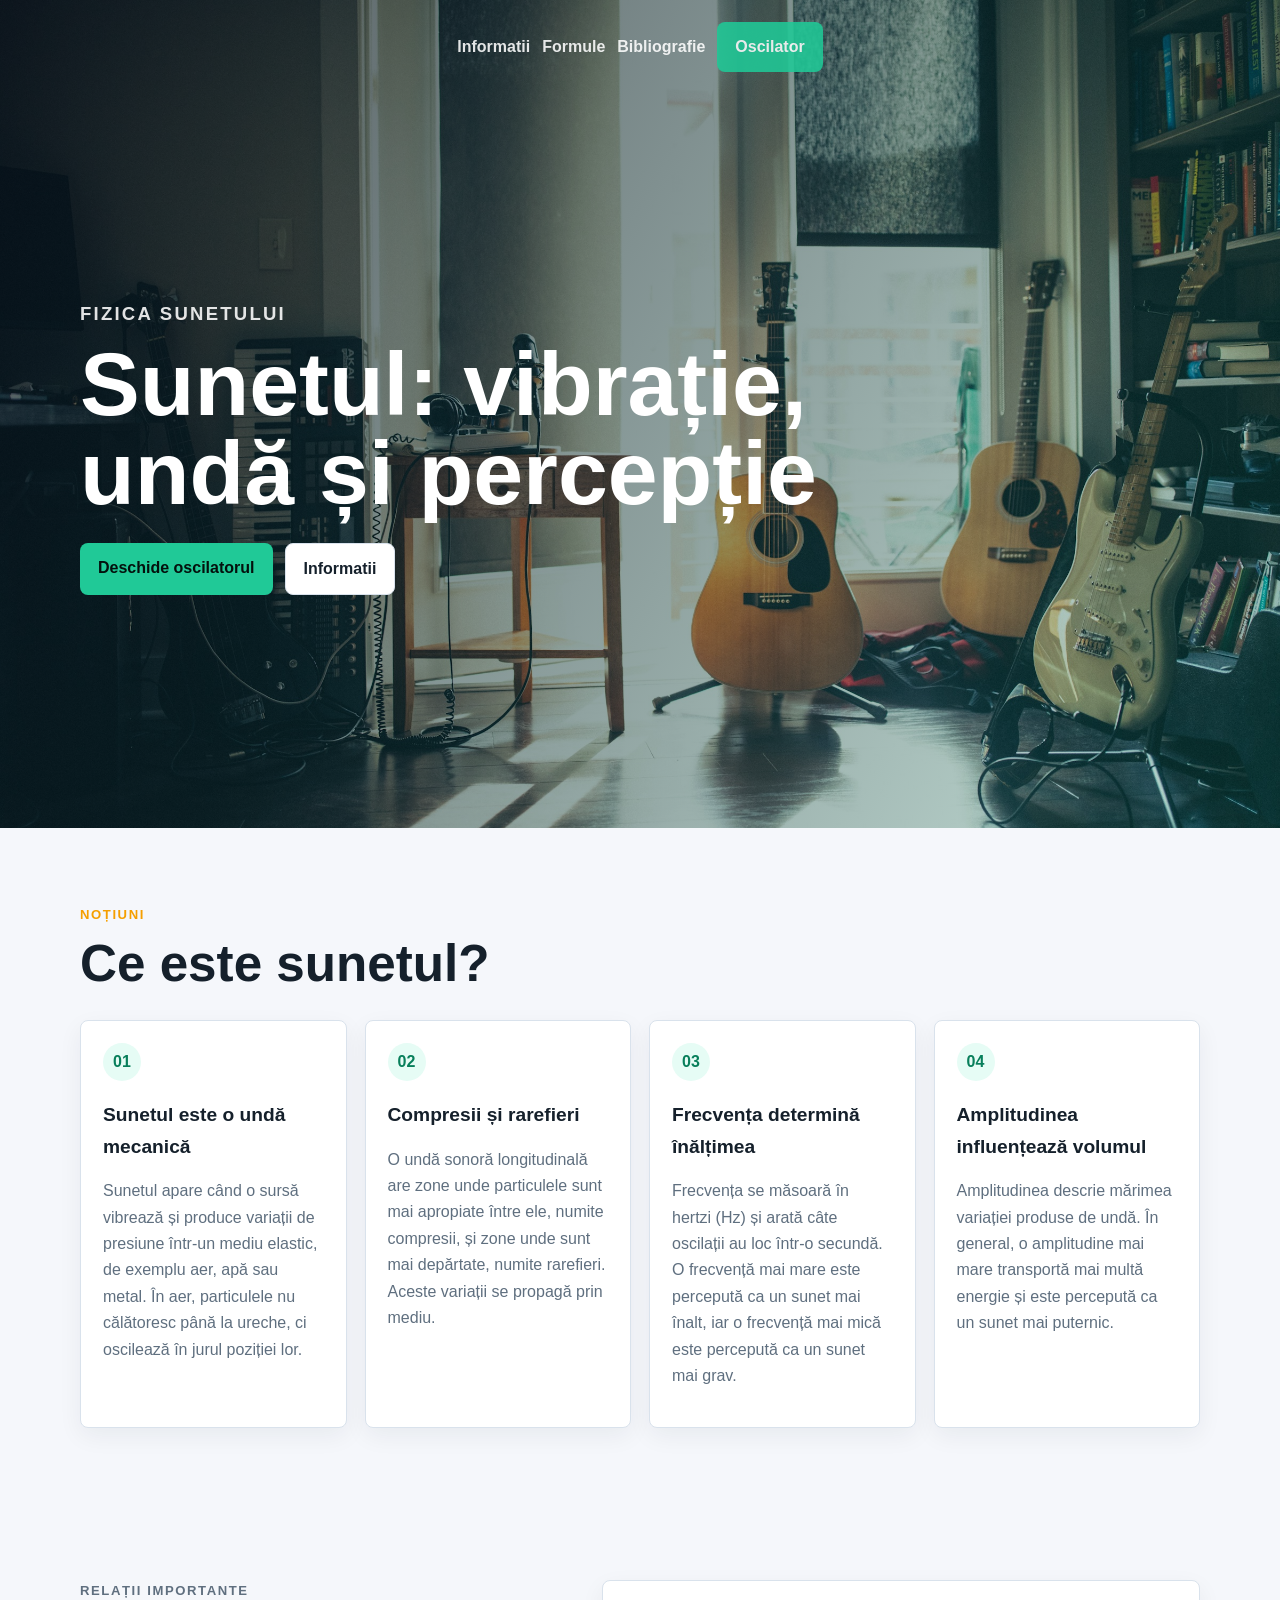
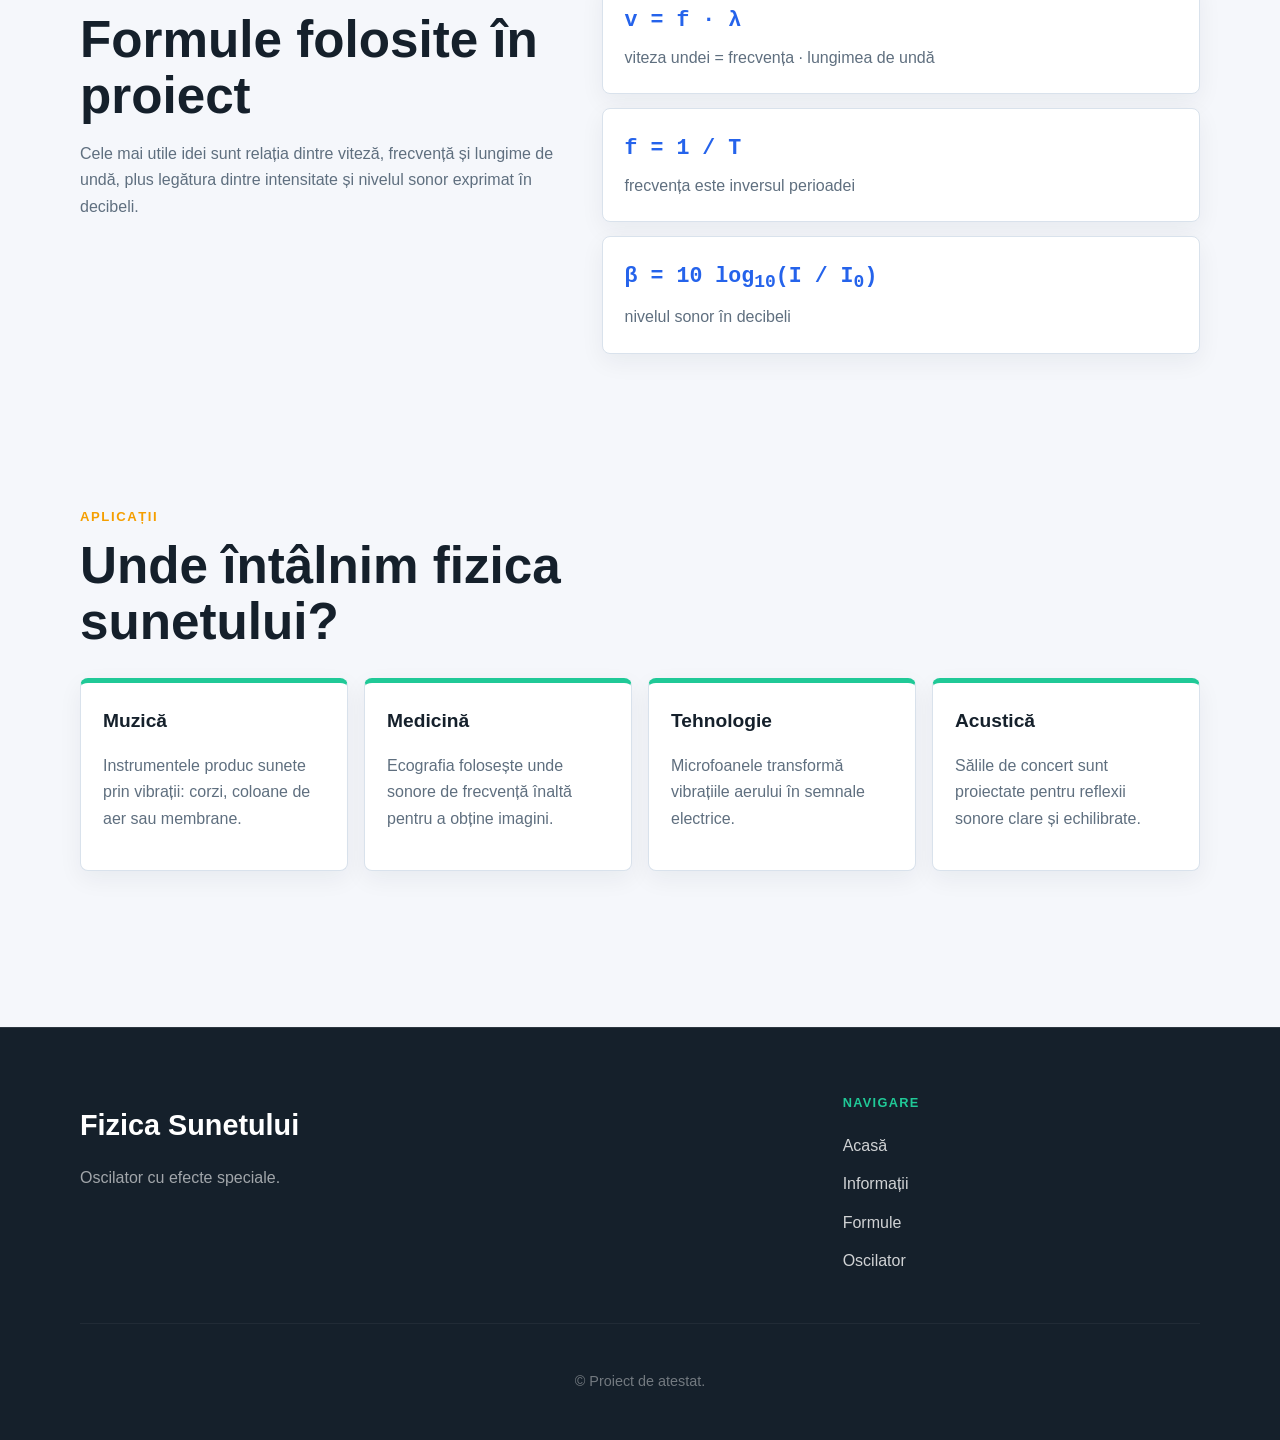
==== atestat/index.html @ 6bed21e2 "Add files via upload" ====
<!DOCTYPE html>
<html lang="ro">
<head>
    <meta charset="UTF-8">
    <meta name="viewport" content="width=device-width, initial-scale=1.0">
    <link rel="stylesheet" href="style.css">
    <title>Fizica sunetului</title>
</head>
<body>
    <header class="hero">
        <nav class="nav">
            <div class="nav-links">
                <a href="#teorie">Informatii</a>
                <a href="#formule">Formule</a>
                <a href="#bibliografie">Bibliografie</a>
                <a class="button-link" href="oscilator.html">Oscilator</a>
            </div>
        </nav>

        <section class="hero-content">
            <p class="eyebrow">Fizica sunetului</p>
            <h1>Sunetul: vibrație, undă și percepție</h1>
            <div class="hero-actions">
                <a class="primary-button" href="oscilator.html">Deschide oscilatorul</a>
                <a class="secondary-button" href="#teorie">Informatii</a>
            </div>
        </section>
    </header>

    <main>
        <section id="teorie" class="section">
            <div class="section-heading">
                <p class="eyebrow">Noțiuni</p>
                <h2>Ce este sunetul?</h2>
            </div>

            <div class="info-grid">
                <article class="card">
                    <span class="number">01</span>
                    <h3>Sunetul este o undă mecanică</h3>
                    <p>
                        Sunetul apare când o sursă vibrează și produce variații de presiune
                        într-un mediu elastic, de exemplu aer, apă sau metal. În aer, particulele
                        nu călătoresc până la ureche, ci oscilează în jurul poziției lor.
                    </p>
                </article>

                <article class="card">
                    <span class="number">02</span>
                    <h3>Compresii și rarefieri</h3>
                    <p>
                        O undă sonoră longitudinală are zone unde particulele sunt mai apropiate
                        între ele, numite compresii, și zone unde sunt mai depărtate, numite
                        rarefieri. Aceste variații se propagă prin mediu.
                    </p>
                </article>

                <article class="card">
                    <span class="number">03</span>
                    <h3>Frecvența determină înălțimea</h3>
                    <p>
                        Frecvența se măsoară în hertzi (Hz) și arată câte oscilații au loc într-o
                        secundă. O frecvență mai mare este percepută ca un sunet mai înalt, iar o
                        frecvență mai mică este percepută ca un sunet mai grav.
                    </p>
                </article>

                <article class="card">
                    <span class="number">04</span>
                    <h3>Amplitudinea influențează volumul</h3>
                    <p>
                        Amplitudinea descrie mărimea variației produse de undă. În general, o
                        amplitudine mai mare transportă mai multă energie și este percepută ca un
                        sunet mai puternic.
                    </p>
                </article>
            </div>
        </section>

        <section id="formule" class="section split-section">
            <div>
                <p class="eyebrow">Relații importante</p>
                <h2>Formule folosite în proiect</h2>
                <p>
                    Cele mai utile idei sunt relația dintre viteză,
                    frecvență și lungime de undă, plus legătura dintre intensitate și nivelul
                    sonor exprimat în decibeli.
                </p>
            </div>

            <div class="formula-list">
                <div class="formula-card">
                    <strong>v = f · λ</strong>
                    <span>viteza undei = frecvența · lungimea de undă</span>
                </div>
                <div class="formula-card">
                    <strong>f = 1 / T</strong>
                    <span>frecvența este inversul perioadei</span>
                </div>
                <div class="formula-card">
                    <strong>β = 10 log<sub>10</sub>(I / I<sub>0</sub>)</strong>
                    <span>nivelul sonor în decibeli</span>
                </div>
            </div>
        </section>

        <section class="section">
            <div class="section-heading">
                <p class="eyebrow">Aplicații</p>
                <h2>Unde întâlnim fizica sunetului?</h2>
            </div>

            <div class="timeline">
                <div class="timeline-item">
                    <h3>Muzică</h3>
                    <p>Instrumentele produc sunete prin vibrații: corzi, coloane de aer sau membrane.</p>
                </div>
                <div class="timeline-item">
                    <h3>Medicină</h3>
                    <p>Ecografia folosește unde sonore de frecvență înaltă pentru a obține imagini.</p>
                </div>
                <div class="timeline-item">
                    <h3>Tehnologie</h3>
                    <p>Microfoanele transformă vibrațiile aerului în semnale electrice.</p>
                </div>
                <div class="timeline-item">
                    <h3>Acustică</h3>
                    <p>Sălile de concert sunt proiectate pentru reflexii sonore clare și echilibrate.</p>
                </div>
            </div>
        </section>
    </main>
    <footer class="main-footer">
        <div class="footer-container">
            <div class="footer-info">
                <h3>Fizica Sunetului</h3>
                <p>Oscilator cu efecte speciale.</p>
            </div>
            
            <div class="footer-nav">
                <strong>Navigare</strong>
                <a href="#">Acasă</a>
                <a href="#teorie">Informații</a>
                <a href="#formule">Formule</a>
                <a href="oscilator.html">Oscilator</a>
            </div>
        </div>
        <div class="footer-bottom">
            <p>&copy; Proiect de atestat.</p>
        </div>
    </footer>
</body>
</html>
---- atestat/style.css ----
:root {
  --bg: #f5f7fb;
  --ink: #15202b;
  --muted: #5f6f7f;
  --panel: #ffffff;
  --line: #d9e2ec;
  --green: #20c997;
  --green-dark: #087f5b;
  --blue: #2563eb;
  --orange: #f59f00;
  --shadow: 0 20px 50px rgba(21, 32, 43, 0.12);
}

* {
  box-sizing: border-box;
}

html {
  scroll-behavior: smooth;
}

body {
  margin: 0;
  font-family: "Segoe UI", Arial, sans-serif;
  color: var(--ink);
  background: var(--bg);
  line-height: 1.65;
}

a {
  color: inherit;
}

.hero {
  min-height: 92vh;
  color: #ffffff;
  background:
    linear-gradient(120deg, rgba(7, 16, 25, 0.72), rgba(8, 127, 91, 0.24)),
    url("assets/hero-sound.jpg");
  background-position: center;
  background-size: cover;
  display: flex;
  flex-direction: column;
}

.page-header {
  background: #071019;
  color: #ffffff;
}

.nav {
  width: min(1120px, calc(100% - 32px));
  margin: 0 auto;
  padding: 22px 0;
  display: flex;
  align-items: center;
  justify-content: space-between;
  gap: 18px;
}

.nav-links {
  display: flex;
  align-items: center;
  gap: 12px;
  flex-wrap: wrap;
  margin-inline: auto;
}

.nav-links a {
  text-decoration: none;
  font-weight: 700;
  color: inherit;
  opacity: 0.88;
}

.nav-links a:hover {
  opacity: 1;
}

.button-link,
.primary-button,
.secondary-button {
  border: 0;
  border-radius: 8px;
  padding: 12px 18px;
  font: inherit;
  font-weight: 800;
  text-decoration: none;
  cursor: pointer;
}

.button-link,
.primary-button {
  background: var(--green);
  color: #04110d;
}

.secondary-button {
  background: #ffffff;
  color: var(--ink);
  border: 1px solid var(--line);
}

.hero-content {
  width: min(1120px, calc(100% - 32px));
  margin: auto;
  padding: 64px 0 92px;
}

.hero-content h1,
.oscillator-panel h1 {
  max-width: 850px;
  margin: 0;
  font-size: clamp(2.6rem, 7vw, 5.7rem);
  line-height: 1;
  letter-spacing: 0;
}

.hero-content p {
  max-width: 680px;
  font-size: 1.16rem;
  color: rgba(255, 255, 255, 0.88);
}

.hero-actions,
.actions {
  display: flex;
  gap: 12px;
  flex-wrap: wrap;
  margin-top: 24px;
}

.eyebrow {
  margin: 0 0 10px;
  color: var(--orange);
  font-size: 0.82rem;
  font-weight: 900;
  letter-spacing: 0.12em;
  text-transform: uppercase;
}

.section,
.oscillator-page {
  width: min(1120px, calc(100% - 32px));
  margin: 0 auto;
}

.section {
  padding: 76px 0;
}

.section-heading {
  max-width: 700px;
  margin-bottom: 28px;
}

h2 {
  margin: 0;
  font-size: clamp(2rem, 4vw, 3.2rem);
  line-height: 1.1;
}

h3 {
  margin: 0 0 10px;
  font-size: 1.2rem;
}

.info-grid {
  display: grid;
  grid-template-columns: repeat(4, 1fr);
  gap: 18px;
}

.two-columns {
  grid-template-columns: repeat(2, 1fr);
}

.card,
.oscillator-panel,
.formula-card,
.timeline-item {
  background: var(--panel);
  border: 1px solid var(--line);
  border-radius: 8px;
  box-shadow: 0 8px 24px rgba(21, 32, 43, 0.06);
}

.card {
  padding: 22px;
}

.card p,
.timeline-item p,
.bibliography li,
.split-section p,
.panel-copy p {
  color: var(--muted);
}

.number {
  display: inline-flex;
  width: 38px;
  height: 38px;
  margin-bottom: 18px;
  align-items: center;
  justify-content: center;
  border-radius: 50%;
  background: #e6fcf5;
  color: var(--green-dark);
  font-weight: 900;
}

.split-section {
  display: grid;
  grid-template-columns: 0.9fr 1.1fr;
  gap: 32px;
  align-items: start;
}

.formula-list {
  display: grid;
  gap: 14px;
}

.formula-card {
  padding: 22px;
  display: grid;
  gap: 6px;
}

.formula-card strong {
  color: var(--blue);
  font-size: 1.35rem;
  font-family: Consolas, "Courier New", monospace;
}

.formula-card span {
  color: var(--muted);
}

.timeline {
  display: grid;
  grid-template-columns: repeat(4, 1fr);
  gap: 16px;
}

.timeline-item {
  padding: 22px;
  border-top: 5px solid var(--green);
}

.bibliography {
  padding-top: 50px;
}

.bibliography ul {
  margin: 0;
  padding-left: 22px;
}

.bibliography li {
  margin-bottom: 12px;
}

.oscillator-page {
  padding: 46px 0 76px;
}

.oscillator-panel {
  position: relative;
  overflow: hidden;
  padding: 28px;
  color: #f7fbff;
  background:
    linear-gradient(135deg, rgba(7, 16, 25, 0.98), rgba(10, 42, 55, 0.96)),
    #071019;
  border-color: rgba(32, 201, 151, 0.28);
  box-shadow: var(--shadow);
}

.oscillator-panel::before {
  content: "";
  position: absolute;
  inset: 0;
  pointer-events: none;
  background:
    linear-gradient(rgba(255, 255, 255, 0.035) 1px, transparent 1px),
    linear-gradient(90deg, rgba(255, 255, 255, 0.035) 1px, transparent 1px);
  background-size: 34px 34px;
  mask-image: linear-gradient(to bottom, rgba(0, 0, 0, 0.7), transparent 80%);
}

.oscillator-panel > * {
  position: relative;
  z-index: 1;
}

.panel-copy {
  max-width: 760px;
}

.panel-copy p {
  color: rgba(247, 251, 255, 0.72);
}

.lab-topline {
  display: flex;
  align-items: flex-end;
  justify-content: space-between;
  gap: 18px;
  margin-bottom: 18px;
}

.status-pill {
  min-width: 132px;
  border: 1px solid rgba(32, 201, 151, 0.45);
  border-radius: 8px;
  padding: 10px 14px;
  color: var(--green);
  background: rgba(32, 201, 151, 0.08);
  font-weight: 900;
  text-align: center;
}

.visualizer {
  margin: 26px 0;
  border-radius: 8px;
  overflow: hidden;
  border: 1px solid rgba(32, 201, 151, 0.35);
  background: #071019;
  box-shadow:
    inset 0 0 34px rgba(32, 201, 151, 0.12),
    0 20px 42px rgba(0, 0, 0, 0.28);
}

canvas {
  width: 100%;
  min-height: 300px;
  display: block;
}

.readouts {
  display: grid;
  grid-template-columns: repeat(3, 1fr);
  gap: 12px;
  margin-bottom: 18px;
}

.readout {
  border: 1px solid rgba(255, 255, 255, 0.12);
  border-radius: 8px;
  padding: 14px;
  background: rgba(255, 255, 255, 0.06);
}

.readout span {
  display: block;
  color: rgba(247, 251, 255, 0.58);
  font-size: 0.78rem;
  font-weight: 800;
  text-transform: uppercase;
}

.readout strong {
  color: #ffffff;
  font-size: 1.2rem;
}

.controls {
  display: grid;
  grid-template-columns: repeat(3, 1fr);
  gap: 18px;
}

.control {
  display: grid;
  gap: 10px;
  font-weight: 800;
  padding: 16px;
  border: 1px solid rgba(255, 255, 255, 0.12);
  border-radius: 8px;
  background: rgba(255, 255, 255, 0.06);
}

.control span {
  display: flex;
  justify-content: space-between;
  gap: 12px;
}

input[type="range"] {
  width: 100%;
  accent-color: var(--green);
}

.oscillator-panel input[type="range"] {
  min-height: 36px;
}

select {
  width: 100%;
  min-height: 42px;
  border: 1px solid var(--line);
  border-radius: 8px;
  padding: 0 12px;
  font: inherit;
  background: #ffffff;
}

.oscillator-panel select {
  color: #ffffff;
  background: rgba(7, 16, 25, 0.9);
  border-color: rgba(255, 255, 255, 0.16);
}

.oscillator-panel .secondary-button {
  color: #ffffff;
  background: rgba(255, 255, 255, 0.08);
  border-color: rgba(255, 255, 255, 0.16);
}

.oscillator-panel .primary-button:hover,
.oscillator-panel .secondary-button:hover {
  transform: translateY(-1px);
}

.meter-panel,
.effects-panel,
.piano-panel {
  margin-top: 18px;
}

.meter-panel {
  border: 1px solid rgba(255, 255, 255, 0.12);
  border-radius: 8px;
  padding: 16px;
  background: rgba(255, 255, 255, 0.06);
}

.meter-header {
  display: flex;
  justify-content: space-between;
  gap: 12px;
  margin-bottom: 10px;
  font-weight: 900;
}

.meter-header span {
  color: rgba(247, 251, 255, 0.72);
}

.volume-meter {
  position: relative;
  height: 36px;
  overflow: hidden;
  border-radius: 8px;
  background:
    linear-gradient(90deg, rgba(32, 201, 151, 0.18) 0 55%, rgba(245, 159, 0, 0.22) 55% 80%, rgba(250, 82, 82, 0.24) 80% 100%);
  border: 1px solid rgba(255, 255, 255, 0.12);
}

.meter-fill {
  height: 100%;
  width: 20%;
  transition: width 0.18s ease, background 0.18s ease;
}

.safe-level {
  background: linear-gradient(90deg, #20c997, #63e6be);
}

.warning-level {
  background: linear-gradient(90deg, #20c997, #f59f00);
}

.danger-level {
  background: linear-gradient(90deg, #20c997, #f59f00, #ff3b30);
  box-shadow: 0 0 22px rgba(255, 59, 48, 0.5);
}

.meter-zone {
  position: absolute;
  top: 50%;
  transform: translateY(-50%);
  color: rgba(255, 255, 255, 0.76);
  font-size: 0.72rem;
  font-weight: 900;
  text-transform: uppercase;
  pointer-events: none;
}

.meter-zone.safe {
  left: 14px;
}

.meter-zone.warning {
  left: 59%;
}

.meter-zone.danger {
  right: 14px;
}

.effects-panel {
  display: flex;
  flex-wrap: wrap;
  gap: 12px;
}

.effect-button {
  min-width: 130px;
  border: 1px solid rgba(255, 255, 255, 0.16);
  border-radius: 8px;
  padding: 12px 16px;
  color: #ffffff;
  background: rgba(255, 255, 255, 0.08);
  font: inherit;
  font-weight: 900;
  cursor: pointer;
}

.effect-button.active {
  color: #06111d;
  background: var(--orange);
  border-color: var(--orange);
  box-shadow: 0 0 24px rgba(245, 159, 0, 0.28);
}

.piano-panel {
  display: grid;
  grid-template-columns: repeat(8, 1fr);
  gap: 8px;
}

.piano-key {
  min-height: 116px;
  border: 1px solid rgba(7, 16, 25, 0.28);
  border-radius: 0 0 8px 8px;
  padding: 12px 8px;
  color: #071019;
  background: linear-gradient(#ffffff, #dfe7ef);
  box-shadow: inset 0 -10px 18px rgba(7, 16, 25, 0.12);
  font: inherit;
  font-weight: 900;
  cursor: pointer;
  display: flex;
  flex-direction: column;
  align-items: center;
  justify-content: space-between;
}

.piano-key kbd {
  min-width: 32px;
  border-radius: 6px;
  padding: 4px 8px;
  color: #ffffff;
  background: #071019;
  font-family: Consolas, "Courier New", monospace;
}

.piano-key.active,
.piano-key:active {
  transform: translateY(3px);
  background: linear-gradient(#63e6be, #20c997);
  box-shadow: 0 0 26px rgba(32, 201, 151, 0.32);
}

.compact-section {
  padding-top: 34px;
}

@media (max-width: 900px) {
  .info-grid,
  .timeline,
  .controls,
  .readouts,
  .piano-panel,
  .split-section {
    grid-template-columns: 1fr 1fr;
  }
}

@media (max-width: 640px) {
  .hero {
    min-height: auto;
  }

  .nav {
    align-items: flex-start;
    flex-direction: column;
  }

  .hero-content {
    padding: 56px 0 70px;
  }

  .info-grid,
  .timeline,
  .controls,
  .readouts,
  .piano-panel,
  .split-section {
    grid-template-columns: 1fr;
  }

  .lab-topline {
    align-items: stretch;
    flex-direction: column;
  }

  .status-pill {
    text-align: left;
  }

  .oscillator-panel {
    padding: 18px;
  }
}

.card, 
.formula-card, 
.timeline-item {
  transition: transform 0.3s cubic-bezier(0.25, 0.46, 0.45, 0.94), 
              box-shadow 0.3s ease;
}

.card:hover, 
.formula-card:hover, 
.timeline-item:hover {
  transform: translateY(-8px) scale(1.02);
  box-shadow: 0 22px 45px rgba(21, 32, 43, 0.15);
  border-color: var(--green);
  z-index: 10;
}

.main-footer {
  background: var(--ink);
  color: #ffffff;
  padding: 64px 0 32px;
  margin-top: 80px;
  border-top: 1px solid rgba(255, 255, 255, 0.1);
}

.footer-container {
  width: min(1120px, calc(100% - 32px));
  margin: 0 auto;
  display: grid;
  grid-template-columns: 2fr 1fr;
  gap: 48px;
  padding-bottom: 48px;
}

.footer-info h3 {
  font-size: 1.8rem;
  margin: 10px 0;
}

.footer-info p {
  color: rgba(255, 255, 255, 0.6);
  max-width: 400px;
}

.footer-nav {
  display: flex;
  flex-direction: column;
  gap: 12px;
}

.footer-nav strong {
  color: var(--green);
  text-transform: uppercase;
  font-size: 0.8rem;
  letter-spacing: 0.1em;
  margin-bottom: 8px;
}

.footer-nav a {
  text-decoration: none;
  color: rgba(255, 255, 255, 0.8);
  transition: color 0.2s ease;
}

.footer-nav a:hover {
  color: var(--green);
}

.footer-bottom {
  width: min(1120px, calc(100% - 32px));
  margin: 0 auto;
  padding-top: 32px;
  border-top: 1px solid rgba(255, 255, 255, 0.05);
  text-align: center;
  font-size: 0.9rem;
  color: rgba(255, 255, 255, 0.4);
}
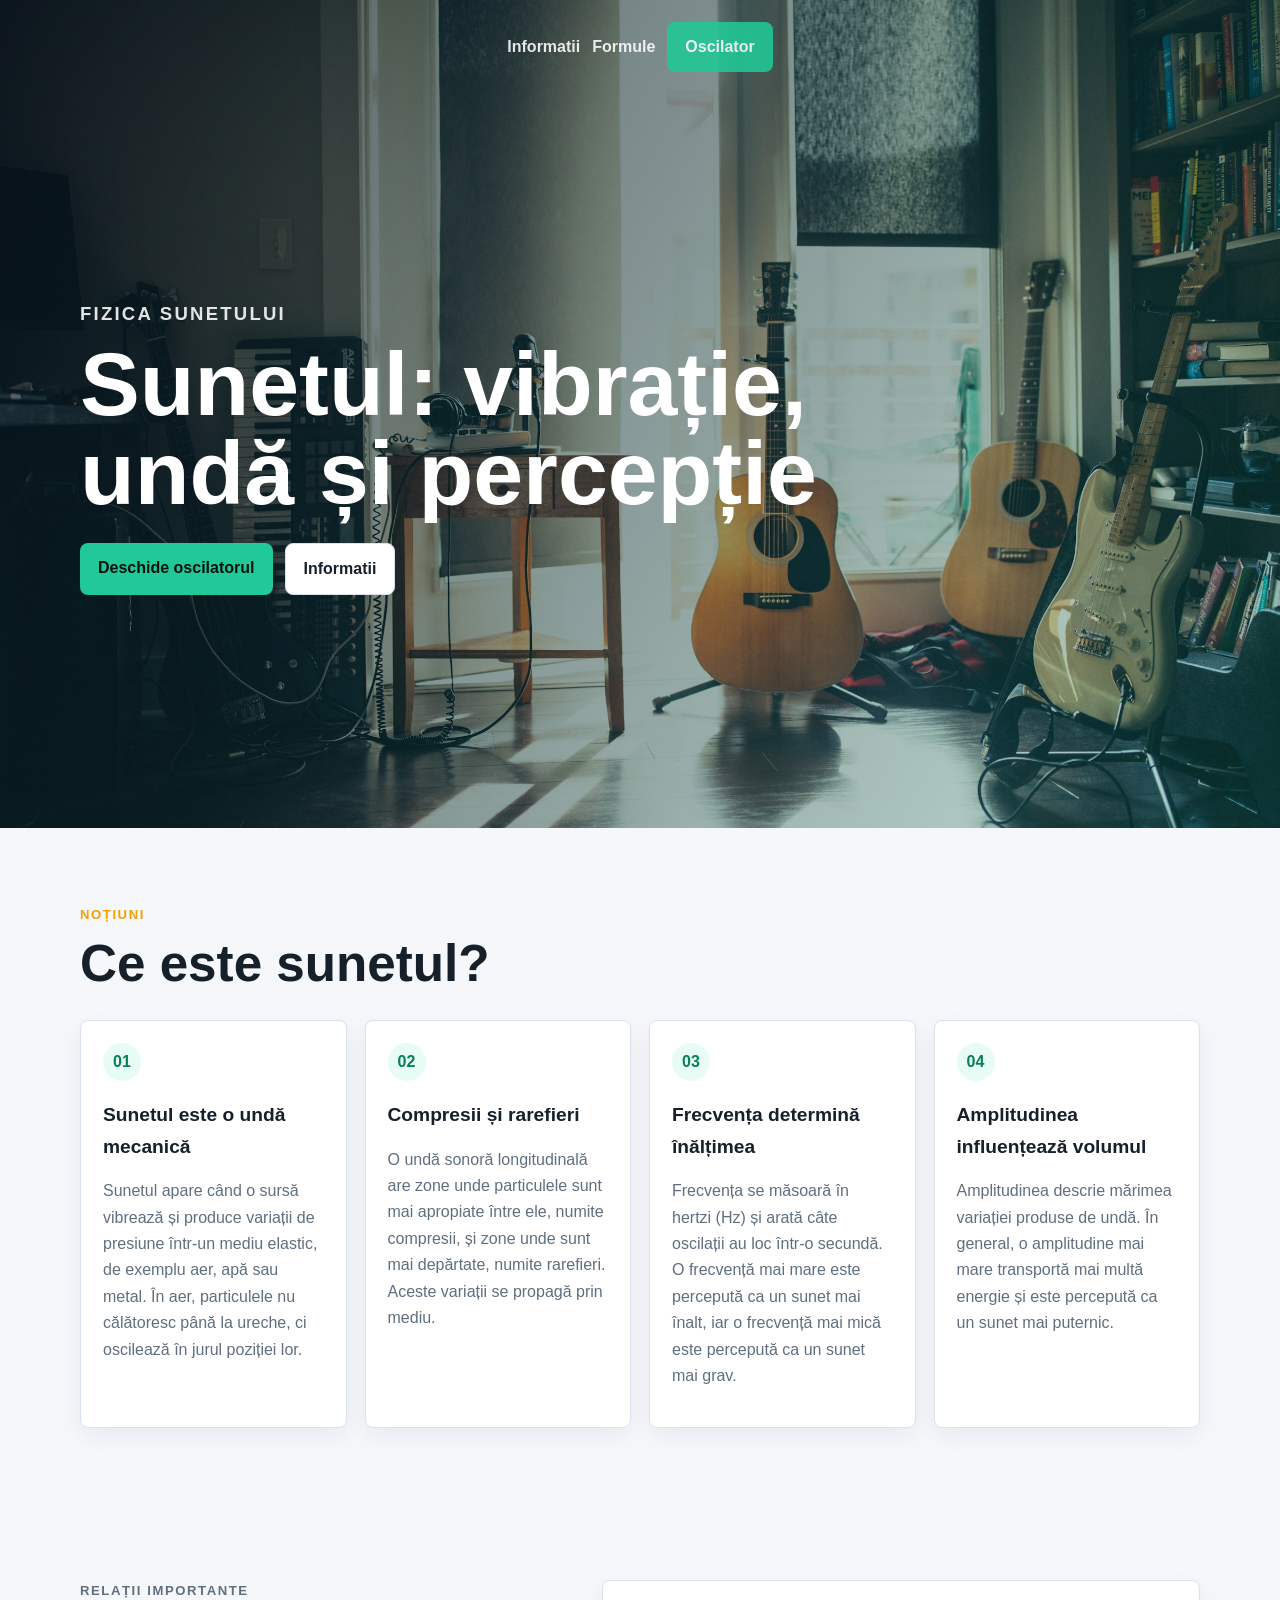
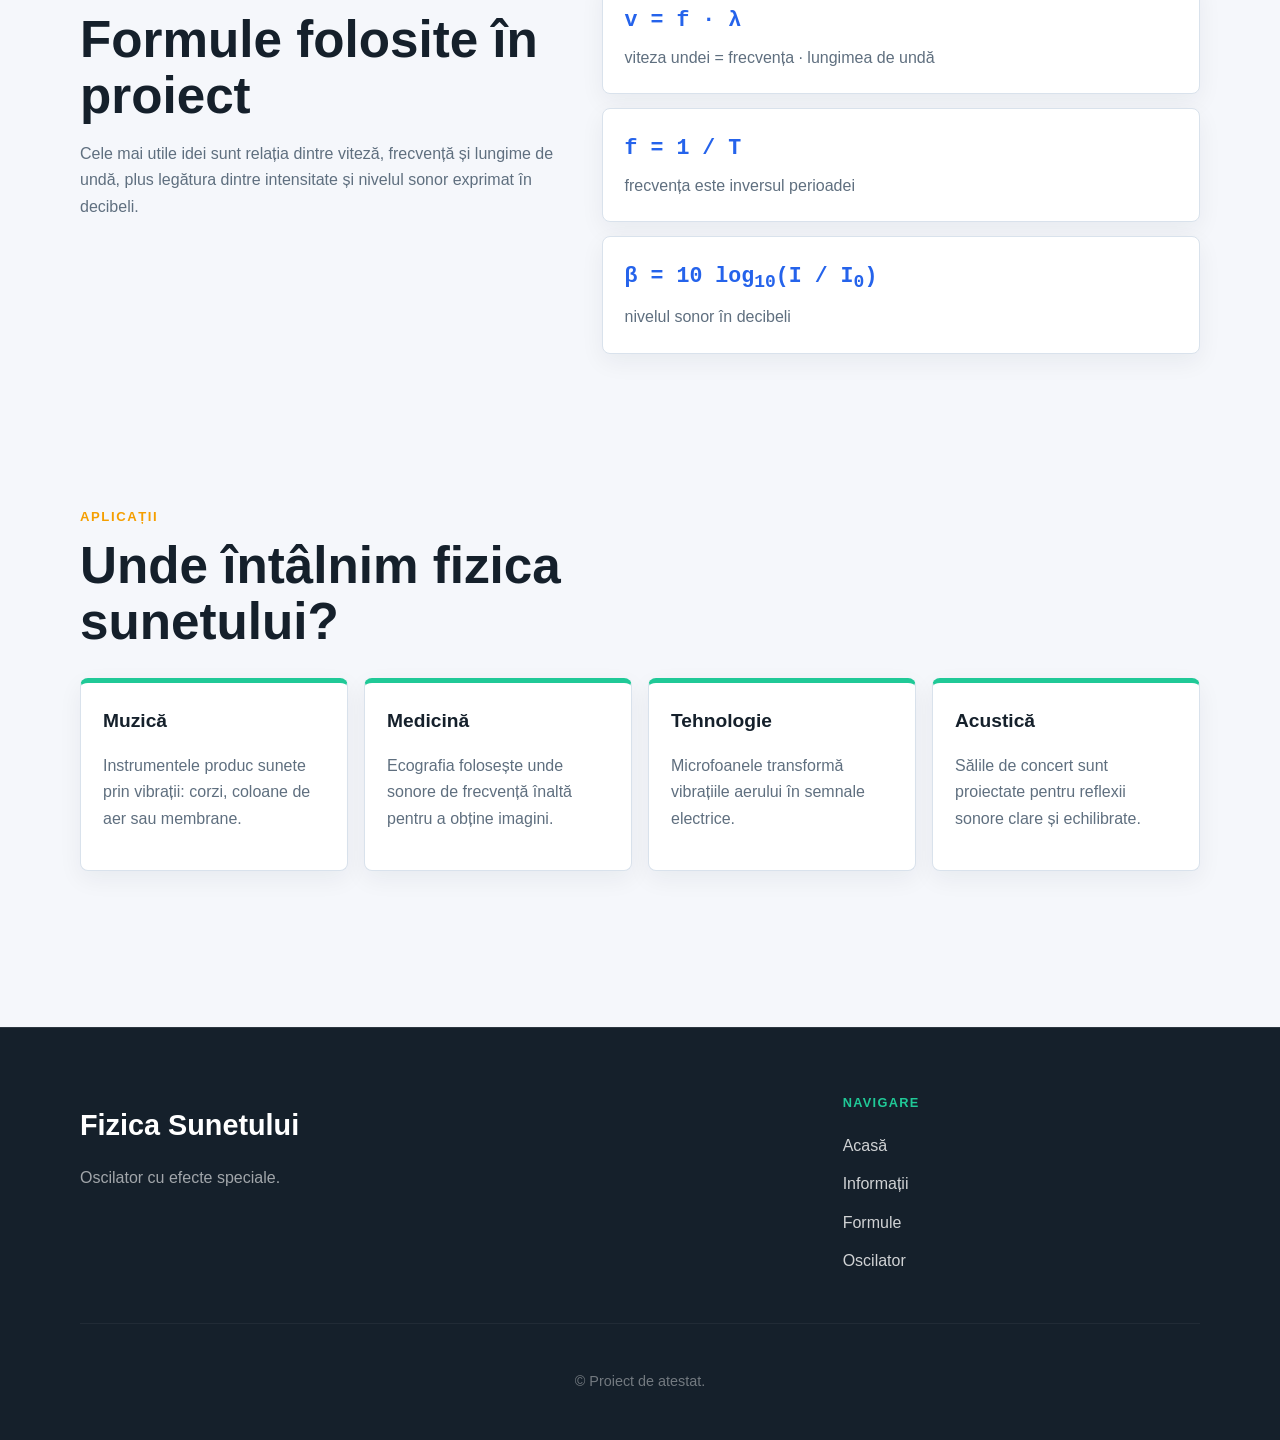
==== commit d993ca7e: "Update index.html" ====
--- a/atestat/index.html
+++ b/atestat/index.html
@@ -12,7 +12,6 @@
             <div class="nav-links">
                 <a href="#teorie">Informatii</a>
                 <a href="#formule">Formule</a>
-                <a href="#bibliografie">Bibliografie</a>
                 <a class="button-link" href="oscilator.html">Oscilator</a>
             </div>
         </nav>
